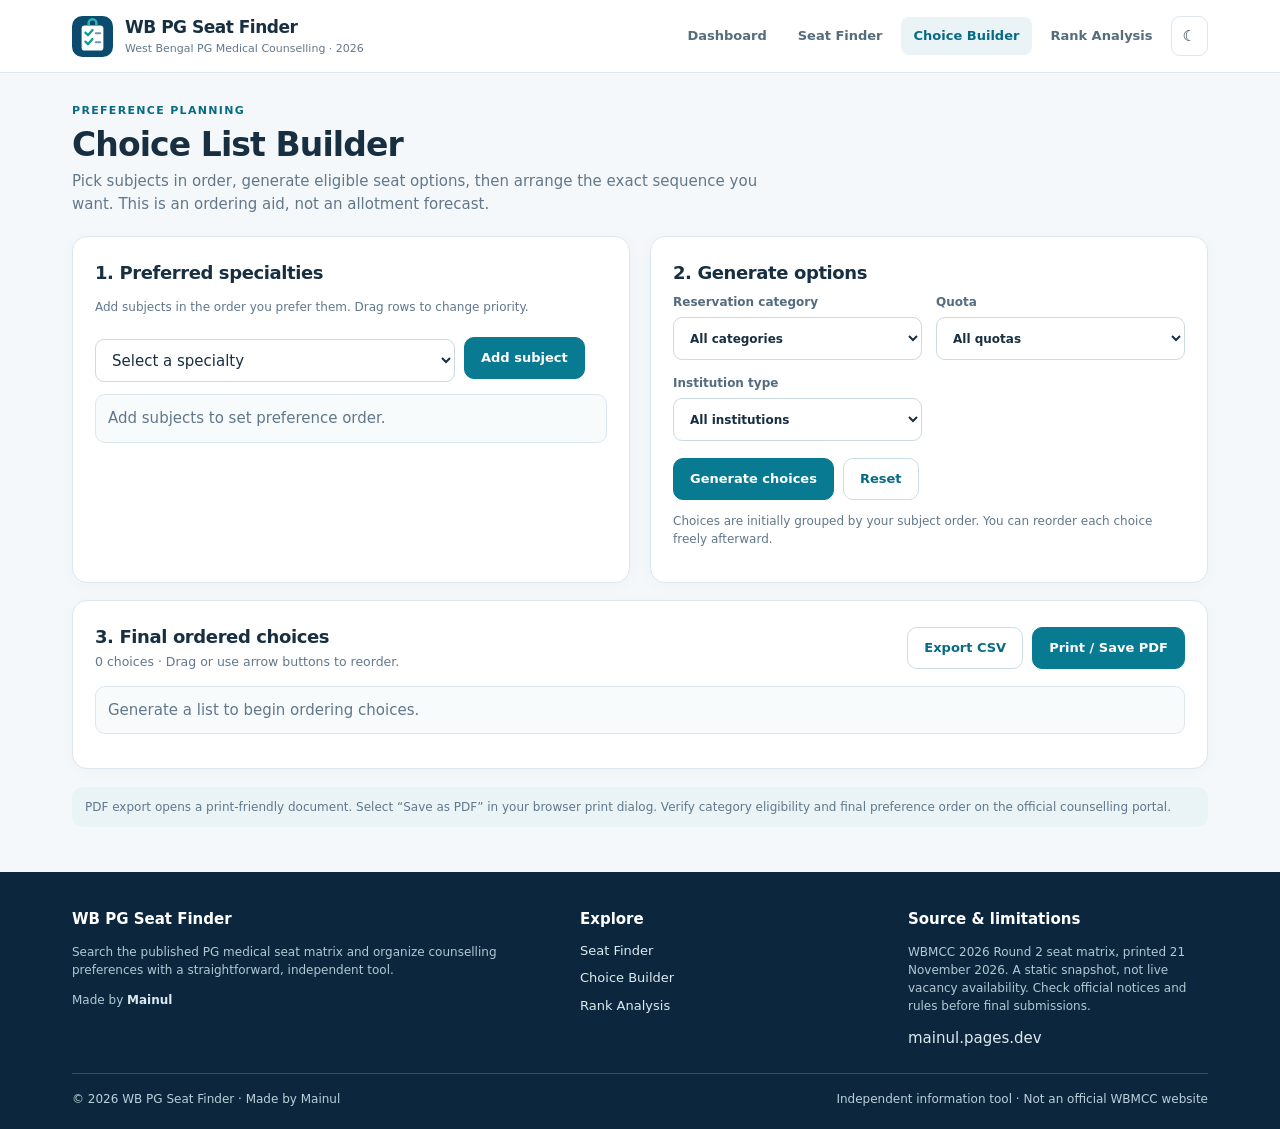
==== choices.html @ 20730c8c "Add dedicated responsive choices page" ====
<!doctype html><html lang="en"><head><meta charset="utf-8"><meta name="viewport" content="width=device-width,initial-scale=1"><meta name="theme-color" content="#0b526d"><meta name="description" content="WB PG Seat Finder — West Bengal postgraduate medical counselling 2026"><link rel="icon" type="image/svg+xml" href="logo.svg"><link rel="stylesheet" href="ui.css"><title>Choice Builder | WB PG Seat Finder</title></head><body><header class="site-head"><div class="shell head-inner"><a class="brand" href="index.html"><img src="logo.svg" alt="WBPG logo"><span><strong>WB PG Seat Finder</strong><small>West Bengal PG Medical Counselling · 2026</small></span></a><button class="menu-btn" id="menuToggle" aria-expanded="false" aria-controls="siteNav" aria-label="Toggle navigation">☰ Menu</button><nav class="nav" id="siteNav" aria-label="Main navigation"><a href="index.html" >Dashboard</a><a href="seats.html" >Seat Finder</a><a href="choices.html" class="active">Choice Builder</a><a href="rank.html" >Rank Analysis</a><button id="themeToggle" class="menu-btn" style="display:inline-block" aria-label="Toggle theme">☾</button></nav></div></header><main class="shell"><div class="page-title"><div class="eyebrow">Preference planning</div><h1>Choice List Builder</h1><p>Pick subjects in order, generate eligible seat options, then arrange the exact sequence you want. This is an ordering aid, not an allotment forecast.</p></div><div class="split"><section class="card"><h2>1. Preferred specialties</h2><p class="small">Add subjects in the order you prefer them. Drag rows to change priority.</p><div class="toolbar"><select class="pick" id="choiceSubject" style="flex:1;max-width:360px"><option value="">Select a specialty</option></select><button class="btn primary" id="choiceAdd">Add subject</button></div><ol class="list" id="choiceSubjects"></ol></section><section class="card"><h2>2. Generate options</h2><div class="fields two"><label class="field">Reservation category<select id="choiceCategory"><option value="">All categories</option><option>UR</option><option>EWS</option><option>OBC</option><option>SC</option><option>ST</option></select></label><label class="field">Quota<select id="choiceQuota"><option value="">All quotas</option><option>In-Service</option><option>In-Service (DNB/NBEMS)</option><option>Open Seat</option><option>Management</option><option>NRI</option></select></label><label class="field">Institution type<select id="choiceType"><option value="">All institutions</option><option value="Government">Government</option><option value="Private">Private</option></select></label></div><div class="toolbar"><button id="choiceGenerate" class="btn primary">Generate choices</button><button id="choiceClear" class="btn">Reset</button></div><p class="small">Choices are initially grouped by your subject order. You can reorder each choice freely afterward.</p></section></div><section class="card"><div class="section-header"><div><h2>3. Final ordered choices</h2><small id="choiceNote"></small></div><div class="toolbar" style="margin:0"><button id="choiceCSV" class="btn">Export CSV</button><button id="choicePDF" class="btn primary">Print / Save PDF</button></div></div><ol id="choiceOutput" class="list"></ol></section><div class="notice">PDF export opens a print-friendly document. Select “Save as PDF” in your browser print dialog. Verify category eligibility and final preference order on the official counselling portal.</div></main><footer class="site-footer"><div class="shell"><div class="footer-grid"><div><h3>WB PG Seat Finder</h3><p>Search the published PG medical seat matrix and organize counselling preferences with a straightforward, independent tool.</p><p>Made by <a href="https://mainul.pages.dev" target="_blank" rel="noopener"><strong>Mainul</strong></a></p></div><div><h3>Explore</h3><div class="footer-links"><a href="seats.html">Seat Finder</a><a href="choices.html">Choice Builder</a><a href="rank.html">Rank Analysis</a></div></div><div><h3>Source & limitations</h3><p>WBMCC 2026 Round 2 seat matrix, printed 21 November 2026. A static snapshot, not live vacancy availability. Check official notices and rules before final submissions.</p><a href="https://mainul.pages.dev" target="_blank" rel="noopener">mainul.pages.dev</a></div></div><div class="footer-credit"><span>© 2026 WB PG Seat Finder · Made by Mainul</span><span>Independent information tool · Not an official WBMCC website</span></div></div></footer><script src="ui.js"></script><script src="data.js"></script><script src="choice-builder.js"></script></body></html>
---- ui.css ----
:root{font:15px/1.5 Inter,system-ui,-apple-system,Segoe UI,sans-serif;color:#182f42;background:#f5f8fb;--white:#fff;--line:#dce6ee;--muted:#61778b;--accent:#086b85;--ink:#182f42;--soft:#eaf4f7}*{box-sizing:border-box}html{scroll-behavior:smooth}body{margin:0}button,input,select{font:inherit}a{color:inherit}button{cursor:pointer}.shell{max-width:1180px;margin:auto;padding:0 22px}.site-head{background:#fff;border-bottom:1px solid var(--line);position:sticky;top:0;z-index:40}.head-inner{display:flex;align-items:center;justify-content:space-between;gap:24px;min-height:72px}.brand{display:flex;align-items:center;gap:12px;text-decoration:none;min-width:0}.brand img{width:41px;height:41px}.brand strong{font-size:17px;display:block;letter-spacing:-.5px}.brand small{color:var(--muted);font-size:11px;display:block}.nav{display:flex;align-items:center;gap:5px}.nav a{text-decoration:none;padding:9px 13px;border-radius:8px;color:#546c7b;font-size:13px;font-weight:650;white-space:nowrap}.nav a.active,.nav a:hover{background:var(--soft);color:var(--accent)}.menu-btn{display:none;border:1px solid var(--line);border-radius:9px;background:var(--white);padding:8px 11px;color:var(--ink)}main{min-height:70vh;padding-top:30px!important;padding-bottom:45px!important}.eyebrow{color:var(--accent);text-transform:uppercase;font-weight:800;letter-spacing:.12em;font-size:11px}.hero{background:linear-gradient(120deg,#0a3857,#0c6b83);border-radius:19px;padding:39px 42px;color:#fff;display:grid;grid-template-columns:1fr auto;gap:24px;align-items:center}.hero h1{font-size:clamp(30px,4vw,46px);line-height:1.1;letter-spacing:-1.4px;margin:9px 0 13px}.hero p{color:#d5e7ee;max-width:610px;margin:0}.hero img{width:105px;background:#ffffff1a;border:1px solid #ffffff40;padding:20px;border-radius:25px}.hero .eyebrow{color:#8ee3e3}.hero-actions{display:flex;gap:10px;flex-wrap:wrap;margin-top:23px}.btn{display:inline-flex;align-items:center;justify-content:center;gap:8px;border:1px solid #cadce5;border-radius:10px;padding:10px 16px;font-weight:700;font-size:13px;background:#fff;color:var(--accent);text-decoration:none;min-height:42px}.btn.primary{background:#087a92;color:#fff;border-color:#087a92}.btn.light{background:#fff;color:#0b526b}.btn.ghost{background:transparent;color:#fff;border-color:#a9cfdc}.btn:disabled{opacity:.45;cursor:not-allowed}.page-title{margin-bottom:21px}.page-title h1{font-size:clamp(25px,3vw,33px);margin:5px 0;line-height:1.2;letter-spacing:-.9px}.page-title p{color:var(--muted);margin:6px 0 0;max-width:720px}.card{background:var(--white);border:1px solid var(--line);border-radius:15px;padding:22px;box-shadow:0 3px 16px #173f5807;margin-bottom:17px}.card h2{font-size:18px;margin:0 0 7px;letter-spacing:-.4px}.card h3{font-size:15px;margin:18px 0 12px}.card p{color:var(--muted)}.split{display:grid;grid-template-columns:1fr 1fr;gap:20px}.fields{display:grid;grid-template-columns:repeat(3,minmax(0,1fr));gap:14px}.fields.two{grid-template-columns:repeat(2,minmax(0,1fr))}label.field{display:block;min-width:0;font-size:12px;font-weight:700;color:#536c80}label.field input,label.field select,.pick{display:block;width:100%;min-width:0;margin-top:6px;padding:10px 12px;background:var(--white);border:1px solid #c9dae5;border-radius:9px;color:var(--ink);height:43px}label.field input:focus,label.field select:focus{outline:2px solid #76b9ca;outline-offset:1px}.toolbar{display:flex;gap:9px;flex-wrap:wrap;align-items:center;margin:17px 0 0}.toolbar.space{justify-content:space-between}.check{display:inline-flex;gap:7px;align-items:center;font-size:13px;color:var(--muted)}.check input{accent-color:var(--accent)}.metric-grid{display:grid;grid-template-columns:repeat(4,minmax(0,1fr));gap:13px;margin:17px 0}.metric{background:var(--white);padding:19px;border:1px solid var(--line);border-radius:13px}.metric strong{font-size:27px;display:block;line-height:1.2;color:var(--accent)}.metric span{font-size:12px;color:var(--muted)}.section-header{display:flex;align-items:center;justify-content:space-between;gap:15px;flex-wrap:wrap;margin-bottom:13px}.section-header h2{margin:0}.section-header small{color:var(--muted)}.table-wrap{overflow-x:auto;border-radius:10px;border:1px solid var(--line)}table{border-collapse:collapse;width:100%;min-width:780px;font-size:12px}td,th{padding:11px 12px;border-bottom:1px solid var(--line);vertical-align:top;text-align:left}th{background:var(--soft);font-size:11px;color:#577183;letter-spacing:.02em}tbody tr:last-child td{border-bottom:0}td strong{color:var(--ink)}.small{font-size:12px;color:var(--muted)}.muted{color:var(--muted)}.chip{display:inline-flex;border-radius:6px;padding:3px 7px;background:var(--soft);color:#27667a;font-size:11px;font-weight:650;margin:2px}.empty{padding:25px;color:var(--muted);text-align:center;background:#f9fcfd;border:1px dashed var(--line);border-radius:10px}.pagination{display:flex;align-items:center;justify-content:space-between;gap:12px;margin-top:15px;flex-wrap:wrap}.feature-grid{display:grid;grid-template-columns:repeat(3,1fr);gap:15px;margin-top:18px}.feature{text-decoration:none;padding:22px;background:var(--white);border:1px solid var(--line);border-radius:15px;transition:transform .2s,border-color .2s}.feature:hover{border-color:#70b4c5;transform:translateY(-2px)}.feature .ico{width:40px;height:40px;border-radius:11px;background:var(--soft);display:grid;place-items:center;color:var(--accent);font-size:20px;margin-bottom:15px}.feature strong{display:block;font-size:17px;margin-bottom:6px}.feature p{font-size:13px;margin:0;color:var(--muted)}.list{list-style:none;margin:12px 0;padding:0;display:flex;flex-direction:column;gap:8px}.list li{display:flex;align-items:center;gap:10px;background:#f8fbfc;border:1px solid var(--line);border-radius:10px;padding:12px}.list .grip{font-size:19px;color:#478399;cursor:grab;user-select:none}.list .grow{flex:1;min-width:0;overflow-wrap:anywhere}.list .grow small{display:block;color:var(--muted);font-size:11px}.list .ordinal{background:var(--soft);border-radius:7px;padding:5px 8px;color:var(--accent);font-weight:800}.list li.dragging{opacity:.55}.list li.over{outline:2px dashed #279eb1}.list li button{border:1px solid var(--line);background:var(--white);border-radius:6px;padding:4px 8px;color:var(--muted)}.notice{font-size:12px;color:var(--muted);background:var(--soft);padding:11px 13px;border-radius:10px;margin-top:18px}.site-footer{background:#0c273d;color:#dceaf0;padding:36px 0 21px}.footer-grid{display:grid;grid-template-columns:1.6fr 1fr 1fr;gap:28px}.site-footer a{color:#dceaf0;text-decoration:none}.site-footer a:hover{text-decoration:underline}.site-footer h3{color:#fff;font-size:15px;margin:0 0 10px}.site-footer p{color:#b2c8d3;font-size:12px}.footer-links{display:flex;flex-direction:column;gap:8px;font-size:13px}.footer-credit{border-top:1px solid #315064;padding-top:16px;margin-top:24px;display:flex;justify-content:space-between;gap:15px;font-size:12px;color:#bad0db;flex-wrap:wrap}.export-head{display:flex;gap:11px;align-items:center}.export-head img{width:46px}.multi{border:1px solid #c9dae5;border-radius:9px;position:relative;background:var(--white);margin-top:6px}.multi summary{list-style:none;cursor:pointer;padding:11px 28px 11px 10px;overflow:hidden;text-overflow:ellipsis;white-space:nowrap;font-weight:500;color:var(--ink);height:43px}.multi summary::-webkit-details-marker{display:none}.multi summary:after{content:'⌄';position:absolute;right:12px}.multi-panel{position:absolute;left:-1px;right:-1px;top:100%;z-index:10;background:var(--white);border:1px solid #c9dae5;border-radius:9px;box-shadow:0 10px 25px #173f5830;padding:9px;min-width:210px}.multi-search{width:100%;padding:8px;border:1px solid var(--line);border-radius:7px}.multi-list{max-height:220px;overflow-y:auto}.multi-item{display:flex;gap:7px;align-items:flex-start;font-size:12px;padding:6px 2px;font-weight:400;cursor:pointer}.multi-item input{accent-color:var(--accent);margin-top:2px}.multi-actions{display:flex;gap:6px;margin:8px 0}.multi-actions button{font-size:11px;background:var(--soft);border:0;border-radius:5px;padding:5px 9px}body.dark{--white:#152637;--line:#304759;--muted:#a1b7c7;--accent:#78cce0;--ink:#e4eff5;--soft:#223c4d;background:#0d1825;color:#e4eff5}body.dark .site-head{background:#152637}body.dark .card,body.dark .metric,body.dark .feature,body.dark .multi,body.dark .multi-panel{background:var(--white)}body.dark .list li,body.dark .empty{background:#1c3041}body.dark .btn:not(.primary){background:#1b3548;color:#a9dfed}body.dark .menu-btn{background:#1b3548;color:#fff}body.dark .nav a{color:#bad0db}@media(max-width:820px){.head-inner{flex-wrap:wrap;gap:5px;min-height:66px}.menu-btn{display:block}.nav{display:none;flex-direction:column;align-items:stretch;order:3;width:100%;padding-bottom:12px}.nav.open{display:flex}.nav a{padding:11px 13px}.hero{padding:28px}.hero img{width:80px}.fields{grid-template-columns:repeat(2,minmax(0,1fr))}.feature-grid{grid-template-columns:1fr 1fr}.split{grid-template-columns:1fr}.metric-grid{grid-template-columns:repeat(2,1fr)}.footer-grid{grid-template-columns:1fr 1fr}}@media(max-width:520px){.shell{padding:0 14px}.brand strong{font-size:15px}.brand small{font-size:10px}.hero{display:block;padding:24px}.hero img{display:none}.fields,.fields.two,.feature-grid,.footer-grid{grid-template-columns:1fr}.card{padding:15px}.metric{padding:14px}.metric strong{font-size:23px}.pagination{align-items:flex-start}.toolbar .btn{flex:1}.multi-panel{position:relative;box-shadow:none;border:0;min-width:0}.list li{gap:6px;padding:9px}.list .grow strong{font-size:13px}}
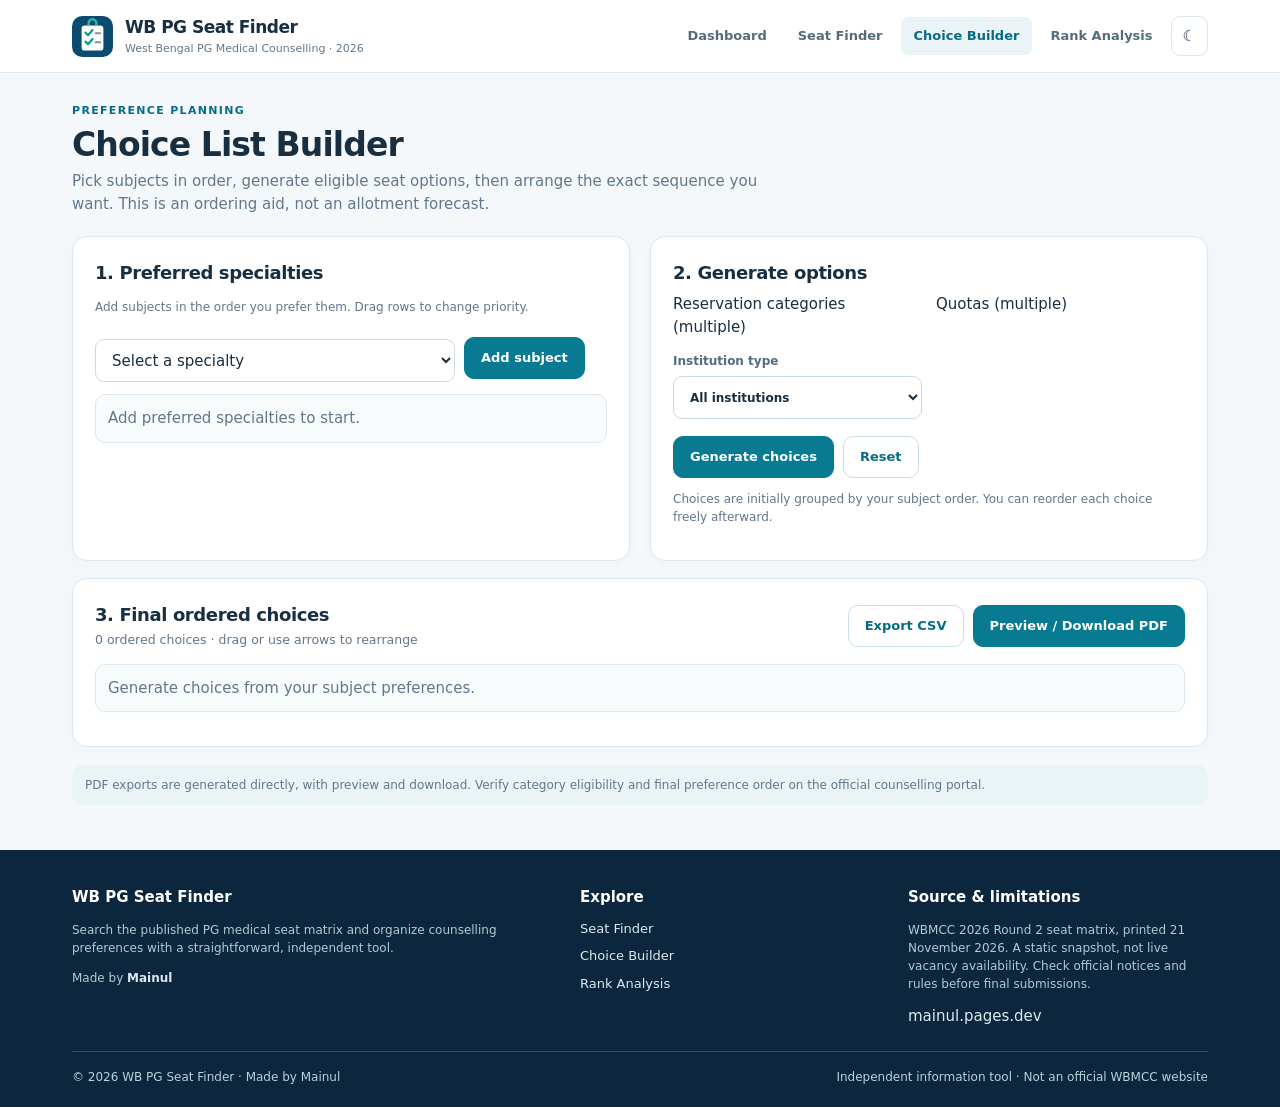
==== commit b9897fbe: "Connect multipage layout to direct PDFs and improved selection controls" ====
--- a/choices.html
+++ b/choices.html
@@ -1 +1 @@
-<!doctype html><html lang="en"><head><meta charset="utf-8"><meta name="viewport" content="width=device-width,initial-scale=1"><meta name="theme-color" content="#0b526d"><meta name="description" content="WB PG Seat Finder — West Bengal postgraduate medical counselling 2026"><link rel="icon" type="image/svg+xml" href="logo.svg"><link rel="stylesheet" href="ui.css"><title>Choice Builder | WB PG Seat Finder</title></head><body><header class="site-head"><div class="shell head-inner"><a class="brand" href="index.html"><img src="logo.svg" alt="WBPG logo"><span><strong>WB PG Seat Finder</strong><small>West Bengal PG Medical Counselling · 2026</small></span></a><button class="menu-btn" id="menuToggle" aria-expanded="false" aria-controls="siteNav" aria-label="Toggle navigation">☰ Menu</button><nav class="nav" id="siteNav" aria-label="Main navigation"><a href="index.html" >Dashboard</a><a href="seats.html" >Seat Finder</a><a href="choices.html" class="active">Choice Builder</a><a href="rank.html" >Rank Analysis</a><button id="themeToggle" class="menu-btn" style="display:inline-block" aria-label="Toggle theme">☾</button></nav></div></header><main class="shell"><div class="page-title"><div class="eyebrow">Preference planning</div><h1>Choice List Builder</h1><p>Pick subjects in order, generate eligible seat options, then arrange the exact sequence you want. This is an ordering aid, not an allotment forecast.</p></div><div class="split"><section class="card"><h2>1. Preferred specialties</h2><p class="small">Add subjects in the order you prefer them. Drag rows to change priority.</p><div class="toolbar"><select class="pick" id="choiceSubject" style="flex:1;max-width:360px"><option value="">Select a specialty</option></select><button class="btn primary" id="choiceAdd">Add subject</button></div><ol class="list" id="choiceSubjects"></ol></section><section class="card"><h2>2. Generate options</h2><div class="fields two"><label class="field">Reservation category<select id="choiceCategory"><option value="">All categories</option><option>UR</option><option>EWS</option><option>OBC</option><option>SC</option><option>ST</option></select></label><label class="field">Quota<select id="choiceQuota"><option value="">All quotas</option><option>In-Service</option><option>In-Service (DNB/NBEMS)</option><option>Open Seat</option><option>Management</option><option>NRI</option></select></label><label class="field">Institution type<select id="choiceType"><option value="">All institutions</option><option value="Government">Government</option><option value="Private">Private</option></select></label></div><div class="toolbar"><button id="choiceGenerate" class="btn primary">Generate choices</button><button id="choiceClear" class="btn">Reset</button></div><p class="small">Choices are initially grouped by your subject order. You can reorder each choice freely afterward.</p></section></div><section class="card"><div class="section-header"><div><h2>3. Final ordered choices</h2><small id="choiceNote"></small></div><div class="toolbar" style="margin:0"><button id="choiceCSV" class="btn">Export CSV</button><button id="choicePDF" class="btn primary">Print / Save PDF</button></div></div><ol id="choiceOutput" class="list"></ol></section><div class="notice">PDF export opens a print-friendly document. Select “Save as PDF” in your browser print dialog. Verify category eligibility and final preference order on the official counselling portal.</div></main><footer class="site-footer"><div class="shell"><div class="footer-grid"><div><h3>WB PG Seat Finder</h3><p>Search the published PG medical seat matrix and organize counselling preferences with a straightforward, independent tool.</p><p>Made by <a href="https://mainul.pages.dev" target="_blank" rel="noopener"><strong>Mainul</strong></a></p></div><div><h3>Explore</h3><div class="footer-links"><a href="seats.html">Seat Finder</a><a href="choices.html">Choice Builder</a><a href="rank.html">Rank Analysis</a></div></div><div><h3>Source & limitations</h3><p>WBMCC 2026 Round 2 seat matrix, printed 21 November 2026. A static snapshot, not live vacancy availability. Check official notices and rules before final submissions.</p><a href="https://mainul.pages.dev" target="_blank" rel="noopener">mainul.pages.dev</a></div></div><div class="footer-credit"><span>© 2026 WB PG Seat Finder · Made by Mainul</span><span>Independent information tool · Not an official WBMCC website</span></div></div></footer><script src="ui.js"></script><script src="data.js"></script><script src="choice-builder.js"></script></body></html>+<!doctype html><html lang="en"><head><meta charset="utf-8"><meta name="viewport" content="width=device-width,initial-scale=1"><meta name="theme-color" content="#0b526d"><meta name="description" content="WB PG Seat Finder — West Bengal postgraduate medical counselling 2026"><link rel="icon" type="image/svg+xml" href="logo.svg"><link rel="stylesheet" href="ui.css"><title>Choice Builder | WB PG Seat Finder</title></head><body><header class="site-head"><div class="shell head-inner"><a class="brand" href="index.html"><img src="logo.svg" alt="WBPG logo"><span><strong>WB PG Seat Finder</strong><small>West Bengal PG Medical Counselling · 2026</small></span></a><button class="menu-btn" id="menuToggle" aria-expanded="false" aria-controls="siteNav" aria-label="Toggle navigation">☰ Menu</button><nav class="nav" id="siteNav" aria-label="Main navigation"><a href="index.html" >Dashboard</a><a href="seats.html" >Seat Finder</a><a href="choices.html" class="active">Choice Builder</a><a href="rank.html" >Rank Analysis</a><button id="themeToggle" class="menu-btn" style="display:inline-block" aria-label="Toggle theme">☾</button></nav></div></header><main class="shell"><div class="page-title"><div class="eyebrow">Preference planning</div><h1>Choice List Builder</h1><p>Pick subjects in order, generate eligible seat options, then arrange the exact sequence you want. This is an ordering aid, not an allotment forecast.</p></div><div class="split"><section class="card"><h2>1. Preferred specialties</h2><p class="small">Add subjects in the order you prefer them. Drag rows to change priority.</p><div class="toolbar"><select class="pick" id="choiceSubject" style="flex:1;max-width:360px"><option value="">Select a specialty</option></select><button class="btn primary" id="choiceAdd">Add subject</button></div><ol class="list" id="choiceSubjects"></ol></section><section class="card"><h2>2. Generate options</h2><div class="fields two"><div class="field multi-check-field"><span>Reservation categories (multiple)</span><div class="choice-multi" id="choiceCategory" role="group" aria-label="Reservation categories"></div></div><div class="field multi-check-field"><span>Quotas (multiple)</span><div class="choice-multi" id="choiceQuota" role="group" aria-label="Quotas"></div></div><label class="field">Institution type<select id="choiceType"><option value="">All institutions</option><option value="Government">Government</option><option value="Private">Private</option></select></label></div><div class="toolbar"><button id="choiceGenerate" class="btn primary">Generate choices</button><button id="choiceClear" class="btn">Reset</button></div><p class="small">Choices are initially grouped by your subject order. You can reorder each choice freely afterward.</p></section></div><section class="card"><div class="section-header"><div><h2>3. Final ordered choices</h2><small id="choiceNote"></small></div><div class="toolbar" style="margin:0"><button id="choiceCSV" class="btn">Export CSV</button><button id="choicePDF" class="btn primary">Preview / Download PDF</button></div></div><ol id="choiceOutput" class="list"></ol></section><div class="notice">PDF exports are generated directly, with preview and download. Verify category eligibility and final preference order on the official counselling portal.</div></main><footer class="site-footer"><div class="shell"><div class="footer-grid"><div><h3>WB PG Seat Finder</h3><p>Search the published PG medical seat matrix and organize counselling preferences with a straightforward, independent tool.</p><p>Made by <a href="https://mainul.pages.dev" target="_blank" rel="noopener"><strong>Mainul</strong></a></p></div><div><h3>Explore</h3><div class="footer-links"><a href="seats.html">Seat Finder</a><a href="choices.html">Choice Builder</a><a href="rank.html">Rank Analysis</a></div></div><div><h3>Source & limitations</h3><p>WBMCC 2026 Round 2 seat matrix, printed 21 November 2026. A static snapshot, not live vacancy availability. Check official notices and rules before final submissions.</p><a href="https://mainul.pages.dev" target="_blank" rel="noopener">mainul.pages.dev</a></div></div><div class="footer-credit"><span>© 2026 WB PG Seat Finder · Made by Mainul</span><span>Independent information tool · Not an official WBMCC website</span></div></div></footer><script src="pdf-export.js"></script><script src="ui.js"></script><script src="data.js"></script><script src="choice-builder.js"></script></body></html>
--- a/ui.css
+++ b/ui.css
@@ -1 +1,3 @@
-:root{font:15px/1.5 Inter,system-ui,-apple-system,Segoe UI,sans-serif;color:#182f42;background:#f5f8fb;--white:#fff;--line:#dce6ee;--muted:#61778b;--accent:#086b85;--ink:#182f42;--soft:#eaf4f7}*{box-sizing:border-box}html{scroll-behavior:smooth}body{margin:0}button,input,select{font:inherit}a{color:inherit}button{cursor:pointer}.shell{max-width:1180px;margin:auto;padding:0 22px}.site-head{background:#fff;border-bottom:1px solid var(--line);position:sticky;top:0;z-index:40}.head-inner{display:flex;align-items:center;justify-content:space-between;gap:24px;min-height:72px}.brand{display:flex;align-items:center;gap:12px;text-decoration:none;min-width:0}.brand img{width:41px;height:41px}.brand strong{font-size:17px;display:block;letter-spacing:-.5px}.brand small{color:var(--muted);font-size:11px;display:block}.nav{display:flex;align-items:center;gap:5px}.nav a{text-decoration:none;padding:9px 13px;border-radius:8px;color:#546c7b;font-size:13px;font-weight:650;white-space:nowrap}.nav a.active,.nav a:hover{background:var(--soft);color:var(--accent)}.menu-btn{display:none;border:1px solid var(--line);border-radius:9px;background:var(--white);padding:8px 11px;color:var(--ink)}main{min-height:70vh;padding-top:30px!important;padding-bottom:45px!important}.eyebrow{color:var(--accent);text-transform:uppercase;font-weight:800;letter-spacing:.12em;font-size:11px}.hero{background:linear-gradient(120deg,#0a3857,#0c6b83);border-radius:19px;padding:39px 42px;color:#fff;display:grid;grid-template-columns:1fr auto;gap:24px;align-items:center}.hero h1{font-size:clamp(30px,4vw,46px);line-height:1.1;letter-spacing:-1.4px;margin:9px 0 13px}.hero p{color:#d5e7ee;max-width:610px;margin:0}.hero img{width:105px;background:#ffffff1a;border:1px solid #ffffff40;padding:20px;border-radius:25px}.hero .eyebrow{color:#8ee3e3}.hero-actions{display:flex;gap:10px;flex-wrap:wrap;margin-top:23px}.btn{display:inline-flex;align-items:center;justify-content:center;gap:8px;border:1px solid #cadce5;border-radius:10px;padding:10px 16px;font-weight:700;font-size:13px;background:#fff;color:var(--accent);text-decoration:none;min-height:42px}.btn.primary{background:#087a92;color:#fff;border-color:#087a92}.btn.light{background:#fff;color:#0b526b}.btn.ghost{background:transparent;color:#fff;border-color:#a9cfdc}.btn:disabled{opacity:.45;cursor:not-allowed}.page-title{margin-bottom:21px}.page-title h1{font-size:clamp(25px,3vw,33px);margin:5px 0;line-height:1.2;letter-spacing:-.9px}.page-title p{color:var(--muted);margin:6px 0 0;max-width:720px}.card{background:var(--white);border:1px solid var(--line);border-radius:15px;padding:22px;box-shadow:0 3px 16px #173f5807;margin-bottom:17px}.card h2{font-size:18px;margin:0 0 7px;letter-spacing:-.4px}.card h3{font-size:15px;margin:18px 0 12px}.card p{color:var(--muted)}.split{display:grid;grid-template-columns:1fr 1fr;gap:20px}.fields{display:grid;grid-template-columns:repeat(3,minmax(0,1fr));gap:14px}.fields.two{grid-template-columns:repeat(2,minmax(0,1fr))}label.field{display:block;min-width:0;font-size:12px;font-weight:700;color:#536c80}label.field input,label.field select,.pick{display:block;width:100%;min-width:0;margin-top:6px;padding:10px 12px;background:var(--white);border:1px solid #c9dae5;border-radius:9px;color:var(--ink);height:43px}label.field input:focus,label.field select:focus{outline:2px solid #76b9ca;outline-offset:1px}.toolbar{display:flex;gap:9px;flex-wrap:wrap;align-items:center;margin:17px 0 0}.toolbar.space{justify-content:space-between}.check{display:inline-flex;gap:7px;align-items:center;font-size:13px;color:var(--muted)}.check input{accent-color:var(--accent)}.metric-grid{display:grid;grid-template-columns:repeat(4,minmax(0,1fr));gap:13px;margin:17px 0}.metric{background:var(--white);padding:19px;border:1px solid var(--line);border-radius:13px}.metric strong{font-size:27px;display:block;line-height:1.2;color:var(--accent)}.metric span{font-size:12px;color:var(--muted)}.section-header{display:flex;align-items:center;justify-content:space-between;gap:15px;flex-wrap:wrap;margin-bottom:13px}.section-header h2{margin:0}.section-header small{color:var(--muted)}.table-wrap{overflow-x:auto;border-radius:10px;border:1px solid var(--line)}table{border-collapse:collapse;width:100%;min-width:780px;font-size:12px}td,th{padding:11px 12px;border-bottom:1px solid var(--line);vertical-align:top;text-align:left}th{background:var(--soft);font-size:11px;color:#577183;letter-spacing:.02em}tbody tr:last-child td{border-bottom:0}td strong{color:var(--ink)}.small{font-size:12px;color:var(--muted)}.muted{color:var(--muted)}.chip{display:inline-flex;border-radius:6px;padding:3px 7px;background:var(--soft);color:#27667a;font-size:11px;font-weight:650;margin:2px}.empty{padding:25px;color:var(--muted);text-align:center;background:#f9fcfd;border:1px dashed var(--line);border-radius:10px}.pagination{display:flex;align-items:center;justify-content:space-between;gap:12px;margin-top:15px;flex-wrap:wrap}.feature-grid{display:grid;grid-template-columns:repeat(3,1fr);gap:15px;margin-top:18px}.feature{text-decoration:none;padding:22px;background:var(--white);border:1px solid var(--line);border-radius:15px;transition:transform .2s,border-color .2s}.feature:hover{border-color:#70b4c5;transform:translateY(-2px)}.feature .ico{width:40px;height:40px;border-radius:11px;background:var(--soft);display:grid;place-items:center;color:var(--accent);font-size:20px;margin-bottom:15px}.feature strong{display:block;font-size:17px;margin-bottom:6px}.feature p{font-size:13px;margin:0;color:var(--muted)}.list{list-style:none;margin:12px 0;padding:0;display:flex;flex-direction:column;gap:8px}.list li{display:flex;align-items:center;gap:10px;background:#f8fbfc;border:1px solid var(--line);border-radius:10px;padding:12px}.list .grip{font-size:19px;color:#478399;cursor:grab;user-select:none}.list .grow{flex:1;min-width:0;overflow-wrap:anywhere}.list .grow small{display:block;color:var(--muted);font-size:11px}.list .ordinal{background:var(--soft);border-radius:7px;padding:5px 8px;color:var(--accent);font-weight:800}.list li.dragging{opacity:.55}.list li.over{outline:2px dashed #279eb1}.list li button{border:1px solid var(--line);background:var(--white);border-radius:6px;padding:4px 8px;color:var(--muted)}.notice{font-size:12px;color:var(--muted);background:var(--soft);padding:11px 13px;border-radius:10px;margin-top:18px}.site-footer{background:#0c273d;color:#dceaf0;padding:36px 0 21px}.footer-grid{display:grid;grid-template-columns:1.6fr 1fr 1fr;gap:28px}.site-footer a{color:#dceaf0;text-decoration:none}.site-footer a:hover{text-decoration:underline}.site-footer h3{color:#fff;font-size:15px;margin:0 0 10px}.site-footer p{color:#b2c8d3;font-size:12px}.footer-links{display:flex;flex-direction:column;gap:8px;font-size:13px}.footer-credit{border-top:1px solid #315064;padding-top:16px;margin-top:24px;display:flex;justify-content:space-between;gap:15px;font-size:12px;color:#bad0db;flex-wrap:wrap}.export-head{display:flex;gap:11px;align-items:center}.export-head img{width:46px}.multi{border:1px solid #c9dae5;border-radius:9px;position:relative;background:var(--white);margin-top:6px}.multi summary{list-style:none;cursor:pointer;padding:11px 28px 11px 10px;overflow:hidden;text-overflow:ellipsis;white-space:nowrap;font-weight:500;color:var(--ink);height:43px}.multi summary::-webkit-details-marker{display:none}.multi summary:after{content:'⌄';position:absolute;right:12px}.multi-panel{position:absolute;left:-1px;right:-1px;top:100%;z-index:10;background:var(--white);border:1px solid #c9dae5;border-radius:9px;box-shadow:0 10px 25px #173f5830;padding:9px;min-width:210px}.multi-search{width:100%;padding:8px;border:1px solid var(--line);border-radius:7px}.multi-list{max-height:220px;overflow-y:auto}.multi-item{display:flex;gap:7px;align-items:flex-start;font-size:12px;padding:6px 2px;font-weight:400;cursor:pointer}.multi-item input{accent-color:var(--accent);margin-top:2px}.multi-actions{display:flex;gap:6px;margin:8px 0}.multi-actions button{font-size:11px;background:var(--soft);border:0;border-radius:5px;padding:5px 9px}body.dark{--white:#152637;--line:#304759;--muted:#a1b7c7;--accent:#78cce0;--ink:#e4eff5;--soft:#223c4d;background:#0d1825;color:#e4eff5}body.dark .site-head{background:#152637}body.dark .card,body.dark .metric,body.dark .feature,body.dark .multi,body.dark .multi-panel{background:var(--white)}body.dark .list li,body.dark .empty{background:#1c3041}body.dark .btn:not(.primary){background:#1b3548;color:#a9dfed}body.dark .menu-btn{background:#1b3548;color:#fff}body.dark .nav a{color:#bad0db}@media(max-width:820px){.head-inner{flex-wrap:wrap;gap:5px;min-height:66px}.menu-btn{display:block}.nav{display:none;flex-direction:column;align-items:stretch;order:3;width:100%;padding-bottom:12px}.nav.open{display:flex}.nav a{padding:11px 13px}.hero{padding:28px}.hero img{width:80px}.fields{grid-template-columns:repeat(2,minmax(0,1fr))}.feature-grid{grid-template-columns:1fr 1fr}.split{grid-template-columns:1fr}.metric-grid{grid-template-columns:repeat(2,1fr)}.footer-grid{grid-template-columns:1fr 1fr}}@media(max-width:520px){.shell{padding:0 14px}.brand strong{font-size:15px}.brand small{font-size:10px}.hero{display:block;padding:24px}.hero img{display:none}.fields,.fields.two,.feature-grid,.footer-grid{grid-template-columns:1fr}.card{padding:15px}.metric{padding:14px}.metric strong{font-size:23px}.pagination{align-items:flex-start}.toolbar .btn{flex:1}.multi-panel{position:relative;box-shadow:none;border:0;min-width:0}.list li{gap:6px;padding:9px}.list .grow strong{font-size:13px}}+:root{font:15px/1.5 Inter,system-ui,-apple-system,Segoe UI,sans-serif;color:#182f42;background:#f5f8fb;--white:#fff;--line:#dce6ee;--muted:#61778b;--accent:#086b85;--ink:#182f42;--soft:#eaf4f7}*{box-sizing:border-box}html{scroll-behavior:smooth}body{margin:0}button,input,select{font:inherit}a{color:inherit}button{cursor:pointer}.shell{max-width:1180px;margin:auto;padding:0 22px}.site-head{background:#fff;border-bottom:1px solid var(--line);position:sticky;top:0;z-index:40}.head-inner{display:flex;align-items:center;justify-content:space-between;gap:24px;min-height:72px}.brand{display:flex;align-items:center;gap:12px;text-decoration:none;min-width:0}.brand img{width:41px;height:41px}.brand strong{font-size:17px;display:block;letter-spacing:-.5px}.brand small{color:var(--muted);font-size:11px;display:block}.nav{display:flex;align-items:center;gap:5px}.nav a{text-decoration:none;padding:9px 13px;border-radius:8px;color:#546c7b;font-size:13px;font-weight:650;white-space:nowrap}.nav a.active,.nav a:hover{background:var(--soft);color:var(--accent)}.menu-btn{display:none;border:1px solid var(--line);border-radius:9px;background:var(--white);padding:8px 11px;color:var(--ink)}main{min-height:70vh;padding-top:30px!important;padding-bottom:45px!important}.eyebrow{color:var(--accent);text-transform:uppercase;font-weight:800;letter-spacing:.12em;font-size:11px}.hero{background:linear-gradient(120deg,#0a3857,#0c6b83);border-radius:19px;padding:39px 42px;color:#fff;display:grid;grid-template-columns:1fr auto;gap:24px;align-items:center}.hero h1{font-size:clamp(30px,4vw,46px);line-height:1.1;letter-spacing:-1.4px;margin:9px 0 13px}.hero p{color:#d5e7ee;max-width:610px;margin:0}.hero img{width:105px;background:#ffffff1a;border:1px solid #ffffff40;padding:20px;border-radius:25px}.hero .eyebrow{color:#8ee3e3}.hero-actions{display:flex;gap:10px;flex-wrap:wrap;margin-top:23px}.btn{display:inline-flex;align-items:center;justify-content:center;gap:8px;border:1px solid #cadce5;border-radius:10px;padding:10px 16px;font-weight:700;font-size:13px;background:#fff;color:var(--accent);text-decoration:none;min-height:42px}.btn.primary{background:#087a92;color:#fff;border-color:#087a92}.btn.light{background:#fff;color:#0b526b}.btn.ghost{background:transparent;color:#fff;border-color:#a9cfdc}.btn:disabled{opacity:.45;cursor:not-allowed}.page-title{margin-bottom:21px}.page-title h1{font-size:clamp(25px,3vw,33px);margin:5px 0;line-height:1.2;letter-spacing:-.9px}.page-title p{color:var(--muted);margin:6px 0 0;max-width:720px}.card{background:var(--white);border:1px solid var(--line);border-radius:15px;padding:22px;box-shadow:0 3px 16px #173f5807;margin-bottom:17px}.card h2{font-size:18px;margin:0 0 7px;letter-spacing:-.4px}.card h3{font-size:15px;margin:18px 0 12px}.card p{color:var(--muted)}.split{display:grid;grid-template-columns:1fr 1fr;gap:20px}.fields{display:grid;grid-template-columns:repeat(3,minmax(0,1fr));gap:14px}.fields.two{grid-template-columns:repeat(2,minmax(0,1fr))}label.field{display:block;min-width:0;font-size:12px;font-weight:700;color:#536c80}label.field input,label.field select,.pick{display:block;width:100%;min-width:0;margin-top:6px;padding:10px 12px;background:var(--white);border:1px solid #c9dae5;border-radius:9px;color:var(--ink);height:43px}label.field input:focus,label.field select:focus{outline:2px solid #76b9ca;outline-offset:1px}.toolbar{display:flex;gap:9px;flex-wrap:wrap;align-items:center;margin:17px 0 0}.toolbar.space{justify-content:space-between}.check{display:inline-flex;gap:7px;align-items:center;font-size:13px;color:var(--muted)}.check input{accent-color:var(--accent)}.metric-grid{display:grid;grid-template-columns:repeat(4,minmax(0,1fr));gap:13px;margin:17px 0}.metric{background:var(--white);padding:19px;border:1px solid var(--line);border-radius:13px}.metric strong{font-size:27px;display:block;line-height:1.2;color:var(--accent)}.metric span{font-size:12px;color:var(--muted)}.section-header{display:flex;align-items:center;justify-content:space-between;gap:15px;flex-wrap:wrap;margin-bottom:13px}.section-header h2{margin:0}.section-header small{color:var(--muted)}.table-wrap{overflow-x:auto;border-radius:10px;border:1px solid var(--line)}table{border-collapse:collapse;width:100%;min-width:780px;font-size:12px}td,th{padding:11px 12px;border-bottom:1px solid var(--line);vertical-align:top;text-align:left}th{background:var(--soft);font-size:11px;color:#577183;letter-spacing:.02em}tbody tr:last-child td{border-bottom:0}td strong{color:var(--ink)}.small{font-size:12px;color:var(--muted)}.muted{color:var(--muted)}.chip{display:inline-flex;border-radius:6px;padding:3px 7px;background:var(--soft);color:#27667a;font-size:11px;font-weight:650;margin:2px}.empty{padding:25px;color:var(--muted);text-align:center;background:#f9fcfd;border:1px dashed var(--line);border-radius:10px}.pagination{display:flex;align-items:center;justify-content:space-between;gap:12px;margin-top:15px;flex-wrap:wrap}.feature-grid{display:grid;grid-template-columns:repeat(3,1fr);gap:15px;margin-top:18px}.feature{text-decoration:none;padding:22px;background:var(--white);border:1px solid var(--line);border-radius:15px;transition:transform .2s,border-color .2s}.feature:hover{border-color:#70b4c5;transform:translateY(-2px)}.feature .ico{width:40px;height:40px;border-radius:11px;background:var(--soft);display:grid;place-items:center;color:var(--accent);font-size:20px;margin-bottom:15px}.feature strong{display:block;font-size:17px;margin-bottom:6px}.feature p{font-size:13px;margin:0;color:var(--muted)}.list{list-style:none;margin:12px 0;padding:0;display:flex;flex-direction:column;gap:8px}.list li{display:flex;align-items:center;gap:10px;background:#f8fbfc;border:1px solid var(--line);border-radius:10px;padding:12px}.list .grip{font-size:19px;color:#478399;cursor:grab;user-select:none}.list .grow{flex:1;min-width:0;overflow-wrap:anywhere}.list .grow small{display:block;color:var(--muted);font-size:11px}.list .ordinal{background:var(--soft);border-radius:7px;padding:5px 8px;color:var(--accent);font-weight:800}.list li.dragging{opacity:.55}.list li.over{outline:2px dashed #279eb1}.list li button{border:1px solid var(--line);background:var(--white);border-radius:6px;padding:4px 8px;color:var(--muted)}.notice{font-size:12px;color:var(--muted);background:var(--soft);padding:11px 13px;border-radius:10px;margin-top:18px}.site-footer{background:#0c273d;color:#dceaf0;padding:36px 0 21px}.footer-grid{display:grid;grid-template-columns:1.6fr 1fr 1fr;gap:28px}.site-footer a{color:#dceaf0;text-decoration:none}.site-footer a:hover{text-decoration:underline}.site-footer h3{color:#fff;font-size:15px;margin:0 0 10px}.site-footer p{color:#b2c8d3;font-size:12px}.footer-links{display:flex;flex-direction:column;gap:8px;font-size:13px}.footer-credit{border-top:1px solid #315064;padding-top:16px;margin-top:24px;display:flex;justify-content:space-between;gap:15px;font-size:12px;color:#bad0db;flex-wrap:wrap}.export-head{display:flex;gap:11px;align-items:center}.export-head img{width:46px}.multi{border:1px solid #c9dae5;border-radius:9px;position:relative;background:var(--white);margin-top:6px}.multi summary{list-style:none;cursor:pointer;padding:11px 28px 11px 10px;overflow:hidden;text-overflow:ellipsis;white-space:nowrap;font-weight:500;color:var(--ink);height:43px}.multi summary::-webkit-details-marker{display:none}.multi summary:after{content:'⌄';position:absolute;right:12px}.multi-panel{position:absolute;left:-1px;right:-1px;top:100%;z-index:10;background:var(--white);border:1px solid #c9dae5;border-radius:9px;box-shadow:0 10px 25px #173f5830;padding:9px;min-width:210px}.multi-search{width:100%;padding:8px;border:1px solid var(--line);border-radius:7px}.multi-list{max-height:220px;overflow-y:auto}.multi-item{display:flex;gap:7px;align-items:flex-start;font-size:12px;padding:6px 2px;font-weight:400;cursor:pointer}.multi-item input{accent-color:var(--accent);margin-top:2px}.multi-actions{display:flex;gap:6px;margin:8px 0}.multi-actions button{font-size:11px;background:var(--soft);border:0;border-radius:5px;padding:5px 9px}body.dark{--white:#152637;--line:#304759;--muted:#a1b7c7;--accent:#78cce0;--ink:#e4eff5;--soft:#223c4d;background:#0d1825;color:#e4eff5}body.dark .site-head{background:#152637}body.dark .card,body.dark .metric,body.dark .feature,body.dark .multi,body.dark .multi-panel{background:var(--white)}body.dark .list li,body.dark .empty{background:#1c3041}body.dark .btn:not(.primary){background:#1b3548;color:#a9dfed}body.dark .menu-btn{background:#1b3548;color:#fff}body.dark .nav a{color:#bad0db}@media(max-width:820px){.head-inner{flex-wrap:wrap;gap:5px;min-height:66px}.menu-btn{display:block}.nav{display:none;flex-direction:column;align-items:stretch;order:3;width:100%;padding-bottom:12px}.nav.open{display:flex}.nav a{padding:11px 13px}.hero{padding:28px}.hero img{width:80px}.fields{grid-template-columns:repeat(2,minmax(0,1fr))}.feature-grid{grid-template-columns:1fr 1fr}.split{grid-template-columns:1fr}.metric-grid{grid-template-columns:repeat(2,1fr)}.footer-grid{grid-template-columns:1fr 1fr}}@media(max-width:520px){.shell{padding:0 14px}.brand strong{font-size:15px}.brand small{font-size:10px}.hero{display:block;padding:24px}.hero img{display:none}.fields,.fields.two,.feature-grid,.footer-grid{grid-template-columns:1fr}.card{padding:15px}.metric{padding:14px}.metric strong{font-size:23px}.pagination{align-items:flex-start}.toolbar .btn{flex:1}.multi-panel{position:relative;box-shadow:none;border:0;min-width:0}.list li{gap:6px;padding:9px}.list .grow strong{font-size:13px}}
+/* Rank comparison results and narrow-screen choice rows */
+.rank-note{padding:13px 15px;background:var(--soft);border-left:3px solid #238aa2;border-radius:9px}.rank-metrics{display:grid;grid-template-columns:repeat(4,minmax(0,1fr));gap:10px;margin:17px 0}.rank-metrics>div{padding:15px;background:var(--soft);border-radius:10px}.rank-metrics strong{display:block;font-size:25px;color:var(--accent)}.rank-metrics span{display:block;color:var(--muted);font-size:12px}.rank-table{min-width:680px}.scroll{overflow-x:auto}.rank-table td{font-size:12px}#rankResults h3{margin-top:20px}.list li .grow{font-size:13px}.list li .grow strong{font-size:13px}.list li .grow small{font-size:11px}@media(max-width:640px){.rank-metrics{grid-template-columns:repeat(2,minmax(0,1fr))}.list li{flex-wrap:wrap}.list li .grow{flex-basis:calc(100% - 105px)}.list li button{min-height:31px}.site-head{position:relative}}
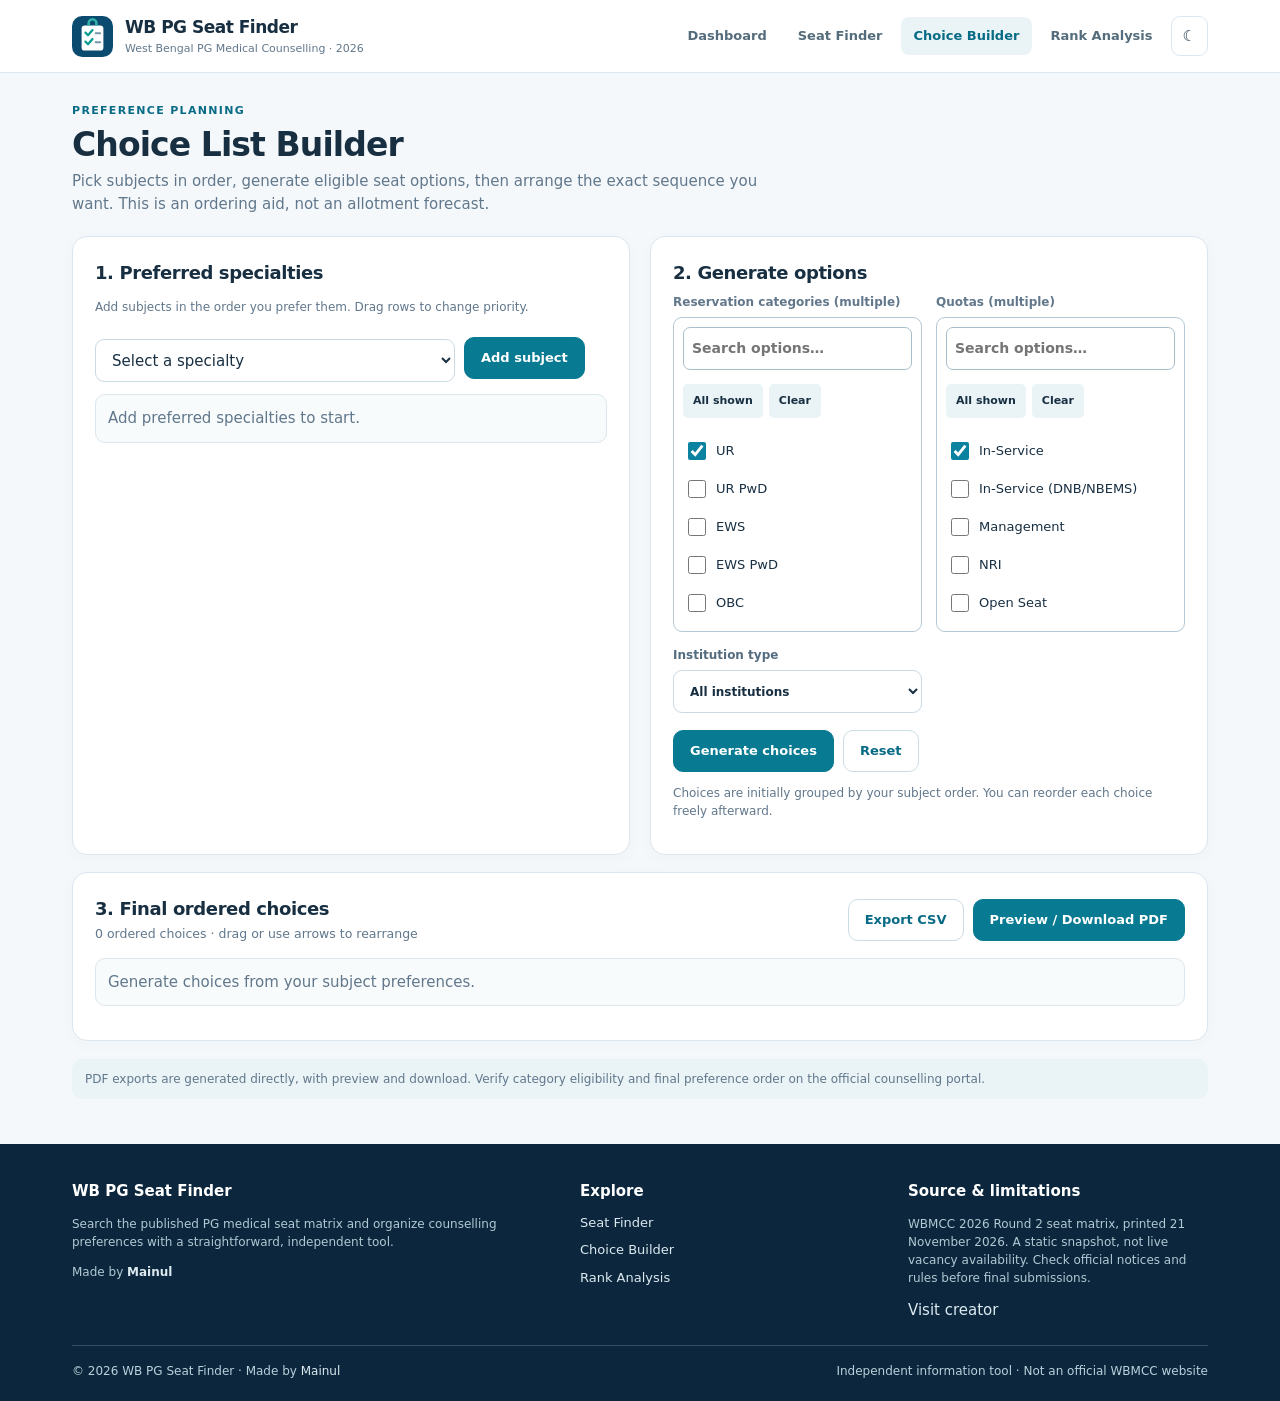
==== commit a3432604: "Show creator attribution as hyperlinks without displaying the raw URL" ====
--- a/choices.html
+++ b/choices.html
@@ -1 +1 @@
-<!doctype html><html lang="en"><head><meta charset="utf-8"><meta name="viewport" content="width=device-width,initial-scale=1"><meta name="theme-color" content="#0b526d"><meta name="description" content="WB PG Seat Finder — West Bengal postgraduate medical counselling 2026"><link rel="icon" type="image/svg+xml" href="logo.svg"><link rel="stylesheet" href="ui.css"><title>Choice Builder | WB PG Seat Finder</title></head><body><header class="site-head"><div class="shell head-inner"><a class="brand" href="index.html"><img src="logo.svg" alt="WBPG logo"><span><strong>WB PG Seat Finder</strong><small>West Bengal PG Medical Counselling · 2026</small></span></a><button class="menu-btn" id="menuToggle" aria-expanded="false" aria-controls="siteNav" aria-label="Toggle navigation">☰ Menu</button><nav class="nav" id="siteNav" aria-label="Main navigation"><a href="index.html" >Dashboard</a><a href="seats.html" >Seat Finder</a><a href="choices.html" class="active">Choice Builder</a><a href="rank.html" >Rank Analysis</a><button id="themeToggle" class="menu-btn" style="display:inline-block" aria-label="Toggle theme">☾</button></nav></div></header><main class="shell"><div class="page-title"><div class="eyebrow">Preference planning</div><h1>Choice List Builder</h1><p>Pick subjects in order, generate eligible seat options, then arrange the exact sequence you want. This is an ordering aid, not an allotment forecast.</p></div><div class="split"><section class="card"><h2>1. Preferred specialties</h2><p class="small">Add subjects in the order you prefer them. Drag rows to change priority.</p><div class="toolbar"><select class="pick" id="choiceSubject" style="flex:1;max-width:360px"><option value="">Select a specialty</option></select><button class="btn primary" id="choiceAdd">Add subject</button></div><ol class="list" id="choiceSubjects"></ol></section><section class="card"><h2>2. Generate options</h2><div class="fields two"><div class="field multi-check-field"><span>Reservation categories (multiple)</span><div class="choice-multi" id="choiceCategory" role="group" aria-label="Reservation categories"></div></div><div class="field multi-check-field"><span>Quotas (multiple)</span><div class="choice-multi" id="choiceQuota" role="group" aria-label="Quotas"></div></div><label class="field">Institution type<select id="choiceType"><option value="">All institutions</option><option value="Government">Government</option><option value="Private">Private</option></select></label></div><div class="toolbar"><button id="choiceGenerate" class="btn primary">Generate choices</button><button id="choiceClear" class="btn">Reset</button></div><p class="small">Choices are initially grouped by your subject order. You can reorder each choice freely afterward.</p></section></div><section class="card"><div class="section-header"><div><h2>3. Final ordered choices</h2><small id="choiceNote"></small></div><div class="toolbar" style="margin:0"><button id="choiceCSV" class="btn">Export CSV</button><button id="choicePDF" class="btn primary">Preview / Download PDF</button></div></div><ol id="choiceOutput" class="list"></ol></section><div class="notice">PDF exports are generated directly, with preview and download. Verify category eligibility and final preference order on the official counselling portal.</div></main><footer class="site-footer"><div class="shell"><div class="footer-grid"><div><h3>WB PG Seat Finder</h3><p>Search the published PG medical seat matrix and organize counselling preferences with a straightforward, independent tool.</p><p>Made by <a href="https://mainul.pages.dev" target="_blank" rel="noopener"><strong>Mainul</strong></a></p></div><div><h3>Explore</h3><div class="footer-links"><a href="seats.html">Seat Finder</a><a href="choices.html">Choice Builder</a><a href="rank.html">Rank Analysis</a></div></div><div><h3>Source & limitations</h3><p>WBMCC 2026 Round 2 seat matrix, printed 21 November 2026. A static snapshot, not live vacancy availability. Check official notices and rules before final submissions.</p><a href="https://mainul.pages.dev" target="_blank" rel="noopener">mainul.pages.dev</a></div></div><div class="footer-credit"><span>© 2026 WB PG Seat Finder · Made by Mainul</span><span>Independent information tool · Not an official WBMCC website</span></div></div></footer><script src="pdf-export.js"></script><script src="ui.js"></script><script src="data.js"></script><script src="choice-builder.js"></script></body></html>+<!doctype html><html lang="en"><head><meta charset="utf-8"><meta name="viewport" content="width=device-width,initial-scale=1"><meta name="theme-color" content="#0b526d"><meta name="description" content="WB PG Seat Finder — West Bengal postgraduate medical counselling 2026"><link rel="icon" type="image/svg+xml" href="logo.svg"><link rel="stylesheet" href="ui.css"><title>Choice Builder | WB PG Seat Finder</title></head><body><header class="site-head"><div class="shell head-inner"><a class="brand" href="index.html"><img src="logo.svg" alt="WBPG logo"><span><strong>WB PG Seat Finder</strong><small>West Bengal PG Medical Counselling · 2026</small></span></a><button class="menu-btn" id="menuToggle" aria-expanded="false" aria-controls="siteNav" aria-label="Toggle navigation">☰ Menu</button><nav class="nav" id="siteNav" aria-label="Main navigation"><a href="index.html" >Dashboard</a><a href="seats.html" >Seat Finder</a><a href="choices.html" class="active">Choice Builder</a><a href="rank.html" >Rank Analysis</a><button id="themeToggle" class="menu-btn" style="display:inline-block" aria-label="Toggle theme">☾</button></nav></div></header><main class="shell"><div class="page-title"><div class="eyebrow">Preference planning</div><h1>Choice List Builder</h1><p>Pick subjects in order, generate eligible seat options, then arrange the exact sequence you want. This is an ordering aid, not an allotment forecast.</p></div><div class="split"><section class="card"><h2>1. Preferred specialties</h2><p class="small">Add subjects in the order you prefer them. Drag rows to change priority.</p><div class="toolbar"><select class="pick" id="choiceSubject" style="flex:1;max-width:360px"><option value="">Select a specialty</option></select><button class="btn primary" id="choiceAdd">Add subject</button></div><ol class="list" id="choiceSubjects"></ol></section><section class="card"><h2>2. Generate options</h2><div class="fields two"><div class="field multi-check-field"><span>Reservation categories (multiple)</span><div class="choice-multi" id="choiceCategory" role="group" aria-label="Reservation categories"></div></div><div class="field multi-check-field"><span>Quotas (multiple)</span><div class="choice-multi" id="choiceQuota" role="group" aria-label="Quotas"></div></div><label class="field">Institution type<select id="choiceType"><option value="">All institutions</option><option value="Government">Government</option><option value="Private">Private</option></select></label></div><div class="toolbar"><button id="choiceGenerate" class="btn primary">Generate choices</button><button id="choiceClear" class="btn">Reset</button></div><p class="small">Choices are initially grouped by your subject order. You can reorder each choice freely afterward.</p></section></div><section class="card"><div class="section-header"><div><h2>3. Final ordered choices</h2><small id="choiceNote"></small></div><div class="toolbar" style="margin:0"><button id="choiceCSV" class="btn">Export CSV</button><button id="choicePDF" class="btn primary">Preview / Download PDF</button></div></div><ol id="choiceOutput" class="list"></ol></section><div class="notice">PDF exports are generated directly, with preview and download. Verify category eligibility and final preference order on the official counselling portal.</div></main><footer class="site-footer"><div class="shell"><div class="footer-grid"><div><h3>WB PG Seat Finder</h3><p>Search the published PG medical seat matrix and organize counselling preferences with a straightforward, independent tool.</p><p>Made by <a href="https://mainul.pages.dev" target="_blank" rel="noopener"><strong>Mainul</strong></a></p></div><div><h3>Explore</h3><div class="footer-links"><a href="seats.html">Seat Finder</a><a href="choices.html">Choice Builder</a><a href="rank.html">Rank Analysis</a></div></div><div><h3>Source & limitations</h3><p>WBMCC 2026 Round 2 seat matrix, printed 21 November 2026. A static snapshot, not live vacancy availability. Check official notices and rules before final submissions.</p><a href="https://mainul.pages.dev" target="_blank" rel="noopener">Visit creator</a></div></div><div class="footer-credit"><span>© 2026 WB PG Seat Finder · Made by <a href="https://mainul.pages.dev" target="_blank" rel="noopener">Mainul</a></span><span>Independent information tool · Not an official WBMCC website</span></div></div></footer><script src="pdf-export.js"></script><script src="ui.js"></script><script src="data.js"></script><script src="choice-builder.js"></script></body></html>
--- a/ui.css
+++ b/ui.css
@@ -1,3 +1,37 @@
 :root{font:15px/1.5 Inter,system-ui,-apple-system,Segoe UI,sans-serif;color:#182f42;background:#f5f8fb;--white:#fff;--line:#dce6ee;--muted:#61778b;--accent:#086b85;--ink:#182f42;--soft:#eaf4f7}*{box-sizing:border-box}html{scroll-behavior:smooth}body{margin:0}button,input,select{font:inherit}a{color:inherit}button{cursor:pointer}.shell{max-width:1180px;margin:auto;padding:0 22px}.site-head{background:#fff;border-bottom:1px solid var(--line);position:sticky;top:0;z-index:40}.head-inner{display:flex;align-items:center;justify-content:space-between;gap:24px;min-height:72px}.brand{display:flex;align-items:center;gap:12px;text-decoration:none;min-width:0}.brand img{width:41px;height:41px}.brand strong{font-size:17px;display:block;letter-spacing:-.5px}.brand small{color:var(--muted);font-size:11px;display:block}.nav{display:flex;align-items:center;gap:5px}.nav a{text-decoration:none;padding:9px 13px;border-radius:8px;color:#546c7b;font-size:13px;font-weight:650;white-space:nowrap}.nav a.active,.nav a:hover{background:var(--soft);color:var(--accent)}.menu-btn{display:none;border:1px solid var(--line);border-radius:9px;background:var(--white);padding:8px 11px;color:var(--ink)}main{min-height:70vh;padding-top:30px!important;padding-bottom:45px!important}.eyebrow{color:var(--accent);text-transform:uppercase;font-weight:800;letter-spacing:.12em;font-size:11px}.hero{background:linear-gradient(120deg,#0a3857,#0c6b83);border-radius:19px;padding:39px 42px;color:#fff;display:grid;grid-template-columns:1fr auto;gap:24px;align-items:center}.hero h1{font-size:clamp(30px,4vw,46px);line-height:1.1;letter-spacing:-1.4px;margin:9px 0 13px}.hero p{color:#d5e7ee;max-width:610px;margin:0}.hero img{width:105px;background:#ffffff1a;border:1px solid #ffffff40;padding:20px;border-radius:25px}.hero .eyebrow{color:#8ee3e3}.hero-actions{display:flex;gap:10px;flex-wrap:wrap;margin-top:23px}.btn{display:inline-flex;align-items:center;justify-content:center;gap:8px;border:1px solid #cadce5;border-radius:10px;padding:10px 16px;font-weight:700;font-size:13px;background:#fff;color:var(--accent);text-decoration:none;min-height:42px}.btn.primary{background:#087a92;color:#fff;border-color:#087a92}.btn.light{background:#fff;color:#0b526b}.btn.ghost{background:transparent;color:#fff;border-color:#a9cfdc}.btn:disabled{opacity:.45;cursor:not-allowed}.page-title{margin-bottom:21px}.page-title h1{font-size:clamp(25px,3vw,33px);margin:5px 0;line-height:1.2;letter-spacing:-.9px}.page-title p{color:var(--muted);margin:6px 0 0;max-width:720px}.card{background:var(--white);border:1px solid var(--line);border-radius:15px;padding:22px;box-shadow:0 3px 16px #173f5807;margin-bottom:17px}.card h2{font-size:18px;margin:0 0 7px;letter-spacing:-.4px}.card h3{font-size:15px;margin:18px 0 12px}.card p{color:var(--muted)}.split{display:grid;grid-template-columns:1fr 1fr;gap:20px}.fields{display:grid;grid-template-columns:repeat(3,minmax(0,1fr));gap:14px}.fields.two{grid-template-columns:repeat(2,minmax(0,1fr))}label.field{display:block;min-width:0;font-size:12px;font-weight:700;color:#536c80}label.field input,label.field select,.pick{display:block;width:100%;min-width:0;margin-top:6px;padding:10px 12px;background:var(--white);border:1px solid #c9dae5;border-radius:9px;color:var(--ink);height:43px}label.field input:focus,label.field select:focus{outline:2px solid #76b9ca;outline-offset:1px}.toolbar{display:flex;gap:9px;flex-wrap:wrap;align-items:center;margin:17px 0 0}.toolbar.space{justify-content:space-between}.check{display:inline-flex;gap:7px;align-items:center;font-size:13px;color:var(--muted)}.check input{accent-color:var(--accent)}.metric-grid{display:grid;grid-template-columns:repeat(4,minmax(0,1fr));gap:13px;margin:17px 0}.metric{background:var(--white);padding:19px;border:1px solid var(--line);border-radius:13px}.metric strong{font-size:27px;display:block;line-height:1.2;color:var(--accent)}.metric span{font-size:12px;color:var(--muted)}.section-header{display:flex;align-items:center;justify-content:space-between;gap:15px;flex-wrap:wrap;margin-bottom:13px}.section-header h2{margin:0}.section-header small{color:var(--muted)}.table-wrap{overflow-x:auto;border-radius:10px;border:1px solid var(--line)}table{border-collapse:collapse;width:100%;min-width:780px;font-size:12px}td,th{padding:11px 12px;border-bottom:1px solid var(--line);vertical-align:top;text-align:left}th{background:var(--soft);font-size:11px;color:#577183;letter-spacing:.02em}tbody tr:last-child td{border-bottom:0}td strong{color:var(--ink)}.small{font-size:12px;color:var(--muted)}.muted{color:var(--muted)}.chip{display:inline-flex;border-radius:6px;padding:3px 7px;background:var(--soft);color:#27667a;font-size:11px;font-weight:650;margin:2px}.empty{padding:25px;color:var(--muted);text-align:center;background:#f9fcfd;border:1px dashed var(--line);border-radius:10px}.pagination{display:flex;align-items:center;justify-content:space-between;gap:12px;margin-top:15px;flex-wrap:wrap}.feature-grid{display:grid;grid-template-columns:repeat(3,1fr);gap:15px;margin-top:18px}.feature{text-decoration:none;padding:22px;background:var(--white);border:1px solid var(--line);border-radius:15px;transition:transform .2s,border-color .2s}.feature:hover{border-color:#70b4c5;transform:translateY(-2px)}.feature .ico{width:40px;height:40px;border-radius:11px;background:var(--soft);display:grid;place-items:center;color:var(--accent);font-size:20px;margin-bottom:15px}.feature strong{display:block;font-size:17px;margin-bottom:6px}.feature p{font-size:13px;margin:0;color:var(--muted)}.list{list-style:none;margin:12px 0;padding:0;display:flex;flex-direction:column;gap:8px}.list li{display:flex;align-items:center;gap:10px;background:#f8fbfc;border:1px solid var(--line);border-radius:10px;padding:12px}.list .grip{font-size:19px;color:#478399;cursor:grab;user-select:none}.list .grow{flex:1;min-width:0;overflow-wrap:anywhere}.list .grow small{display:block;color:var(--muted);font-size:11px}.list .ordinal{background:var(--soft);border-radius:7px;padding:5px 8px;color:var(--accent);font-weight:800}.list li.dragging{opacity:.55}.list li.over{outline:2px dashed #279eb1}.list li button{border:1px solid var(--line);background:var(--white);border-radius:6px;padding:4px 8px;color:var(--muted)}.notice{font-size:12px;color:var(--muted);background:var(--soft);padding:11px 13px;border-radius:10px;margin-top:18px}.site-footer{background:#0c273d;color:#dceaf0;padding:36px 0 21px}.footer-grid{display:grid;grid-template-columns:1.6fr 1fr 1fr;gap:28px}.site-footer a{color:#dceaf0;text-decoration:none}.site-footer a:hover{text-decoration:underline}.site-footer h3{color:#fff;font-size:15px;margin:0 0 10px}.site-footer p{color:#b2c8d3;font-size:12px}.footer-links{display:flex;flex-direction:column;gap:8px;font-size:13px}.footer-credit{border-top:1px solid #315064;padding-top:16px;margin-top:24px;display:flex;justify-content:space-between;gap:15px;font-size:12px;color:#bad0db;flex-wrap:wrap}.export-head{display:flex;gap:11px;align-items:center}.export-head img{width:46px}.multi{border:1px solid #c9dae5;border-radius:9px;position:relative;background:var(--white);margin-top:6px}.multi summary{list-style:none;cursor:pointer;padding:11px 28px 11px 10px;overflow:hidden;text-overflow:ellipsis;white-space:nowrap;font-weight:500;color:var(--ink);height:43px}.multi summary::-webkit-details-marker{display:none}.multi summary:after{content:'⌄';position:absolute;right:12px}.multi-panel{position:absolute;left:-1px;right:-1px;top:100%;z-index:10;background:var(--white);border:1px solid #c9dae5;border-radius:9px;box-shadow:0 10px 25px #173f5830;padding:9px;min-width:210px}.multi-search{width:100%;padding:8px;border:1px solid var(--line);border-radius:7px}.multi-list{max-height:220px;overflow-y:auto}.multi-item{display:flex;gap:7px;align-items:flex-start;font-size:12px;padding:6px 2px;font-weight:400;cursor:pointer}.multi-item input{accent-color:var(--accent);margin-top:2px}.multi-actions{display:flex;gap:6px;margin:8px 0}.multi-actions button{font-size:11px;background:var(--soft);border:0;border-radius:5px;padding:5px 9px}body.dark{--white:#152637;--line:#304759;--muted:#a1b7c7;--accent:#78cce0;--ink:#e4eff5;--soft:#223c4d;background:#0d1825;color:#e4eff5}body.dark .site-head{background:#152637}body.dark .card,body.dark .metric,body.dark .feature,body.dark .multi,body.dark .multi-panel{background:var(--white)}body.dark .list li,body.dark .empty{background:#1c3041}body.dark .btn:not(.primary){background:#1b3548;color:#a9dfed}body.dark .menu-btn{background:#1b3548;color:#fff}body.dark .nav a{color:#bad0db}@media(max-width:820px){.head-inner{flex-wrap:wrap;gap:5px;min-height:66px}.menu-btn{display:block}.nav{display:none;flex-direction:column;align-items:stretch;order:3;width:100%;padding-bottom:12px}.nav.open{display:flex}.nav a{padding:11px 13px}.hero{padding:28px}.hero img{width:80px}.fields{grid-template-columns:repeat(2,minmax(0,1fr))}.feature-grid{grid-template-columns:1fr 1fr}.split{grid-template-columns:1fr}.metric-grid{grid-template-columns:repeat(2,1fr)}.footer-grid{grid-template-columns:1fr 1fr}}@media(max-width:520px){.shell{padding:0 14px}.brand strong{font-size:15px}.brand small{font-size:10px}.hero{display:block;padding:24px}.hero img{display:none}.fields,.fields.two,.feature-grid,.footer-grid{grid-template-columns:1fr}.card{padding:15px}.metric{padding:14px}.metric strong{font-size:23px}.pagination{align-items:flex-start}.toolbar .btn{flex:1}.multi-panel{position:relative;box-shadow:none;border:0;min-width:0}.list li{gap:6px;padding:9px}.list .grow strong{font-size:13px}}
 /* Rank comparison results and narrow-screen choice rows */
 .rank-note{padding:13px 15px;background:var(--soft);border-left:3px solid #238aa2;border-radius:9px}.rank-metrics{display:grid;grid-template-columns:repeat(4,minmax(0,1fr));gap:10px;margin:17px 0}.rank-metrics>div{padding:15px;background:var(--soft);border-radius:10px}.rank-metrics strong{display:block;font-size:25px;color:var(--accent)}.rank-metrics span{display:block;color:var(--muted);font-size:12px}.rank-table{min-width:680px}.scroll{overflow-x:auto}.rank-table td{font-size:12px}#rankResults h3{margin-top:20px}.list li .grow{font-size:13px}.list li .grow strong{font-size:13px}.list li .grow small{font-size:11px}@media(max-width:640px){.rank-metrics{grid-template-columns:repeat(2,minmax(0,1fr))}.list li{flex-wrap:wrap}.list li .grow{flex-basis:calc(100% - 105px)}.list li button{min-height:31px}.site-head{position:relative}}
+
+
+/* Multipage mobile usability and readable dark/light controls */
+.multi[open]{z-index:90}.multi-panel{display:flex;flex-direction:column;max-height:min(420px,65dvh);overflow:hidden}
+.multi-search{flex:0 0 auto;min-height:43px;background:var(--white);color:var(--ink);border-color:#a8becc;font-size:14px}
+.multi-list{min-height:0;overflow:auto;max-height:265px;overscroll-behavior:contain}
+.multi-item{display:flex!important;align-items:center!important;flex-direction:row!important;justify-content:flex-start!important;gap:11px!important;padding:10px 6px!important;min-height:43px!important;font-size:13px!important;color:var(--ink)!important;line-height:1.45}
+.multi-item[hidden],.choice-check[hidden]{display:none!important}
+.multi-item input[type=checkbox],.choice-check input[type=checkbox]{appearance:auto!important;-webkit-appearance:checkbox!important;width:18px!important;height:18px!important;min-width:18px!important;flex:0 0 18px!important;margin:0!important;accent-color:#0b829f}
+.multi-item span,.choice-check span{flex:1;min-width:0;overflow-wrap:break-word;word-break:normal;line-height:1.5;text-align:left}
+.multi-actions{flex:0 0 auto}.multi-actions button{color:var(--ink);background:var(--soft);padding:7px 10px;min-height:34px;font-weight:700}
+body.dark .multi-item,body.dark .choice-check{color:#e6f3fc!important}
+body.dark input::placeholder{color:#b8cbd9;opacity:1}
+body.dark .chip{color:#d5edf9;background:#2e5164}
+body.dark .nav a.active{color:#b5eff7}
+body.dark .site-footer{color:#e4f4f9}
+body.dark .multi-search,body.dark select,body.dark input[type=search],body.dark input[type=number]{color:#eaf7ff;background:#20384b;border-color:#638199}
+body.dark .multi-actions button{color:#eaf5fc;background:#2d4a60}
+body.dark .notice{color:#c7dfec}
+body.dark th{color:#d2e7f1}
+body.dark .list li button{color:#e2f4fb}
+.choice-multi{border:1px solid #b4c9d5;border-radius:9px;background:var(--white);padding:9px;display:flex;flex-direction:column;gap:6px;margin-top:6px}
+.multi-check-field{font-size:12px;font-weight:700;color:var(--muted)}
+.choice-check-list{max-height:190px;overflow:auto;overscroll-behavior:contain}
+.choice-check{display:flex;align-items:center;gap:10px;padding:8px 5px;font-size:13px;font-weight:500;color:var(--ink);min-height:38px;cursor:pointer}
+.rank-preferences{margin-top:19px;border-top:1px solid var(--line);padding-top:18px}.rank-preferences h3{margin:0 0 4px}.rank-preferences .pick{width:min(100%,340px);flex:1}
+.rank-evidence{padding:14px;border:1px solid var(--line);border-radius:12px;margin-top:16px;background:var(--white)}.rank-evidence h3{font-size:17px;margin:0 0 10px}.rank-evidence .small{line-height:1.7}
+#candidateSearchStatus{display:block;font-size:12px;color:var(--muted);font-weight:500;margin-top:7px}
+.pdf-dialog{width:min(95vw,1100px);height:min(90dvh,850px);max-width:none;max-height:none;border:1px solid #c3d9e5;border-radius:15px;padding:0;background:#fff;color:#17394e}
+.pdf-dialog::backdrop{background:#071727c9}.pdf-head{padding:12px 16px;display:flex;gap:12px;align-items:center;justify-content:space-between;border-bottom:1px solid #d5e5ec}.pdf-head>div{display:flex;gap:9px;align-items:center}.pdf-head button{padding:9px;border:1px solid #bacfdb;border-radius:8px;background:#fff;color:#194d61;font-weight:700}
+.pdf-download{background:#077e98;color:#fff;text-decoration:none;padding:10px 12px;border-radius:8px;font-weight:800}
+.pdf-dialog iframe{width:100%;height:calc(100% - 67px);border:0;background:white}
+@media(max-width:820px){.site-head{position:relative}.multi-panel{position:relative;left:0;right:0;top:auto;max-height:330px;min-width:0;border:none;box-shadow:none}.multi-list{max-height:205px}.multi[open] summary{border-bottom:1px solid var(--line)}}
+@media(max-width:520px){.toolbar .btn{min-width:0;flex:1 1 125px;min-height:44px;white-space:normal;text-align:center}.section-header .toolbar{width:100%;display:grid;grid-template-columns:repeat(2,minmax(0,1fr))}.section-header .toolbar .btn{width:100%;padding:10px 6px}.rank-preferences .toolbar .btn{flex:0 0 auto}.pdf-dialog{width:100vw;height:95dvh;margin:auto auto 0;border-radius:12px 12px 0 0}.pdf-head{flex-wrap:wrap}.pdf-dialog iframe{height:calc(100% - 116px)}}
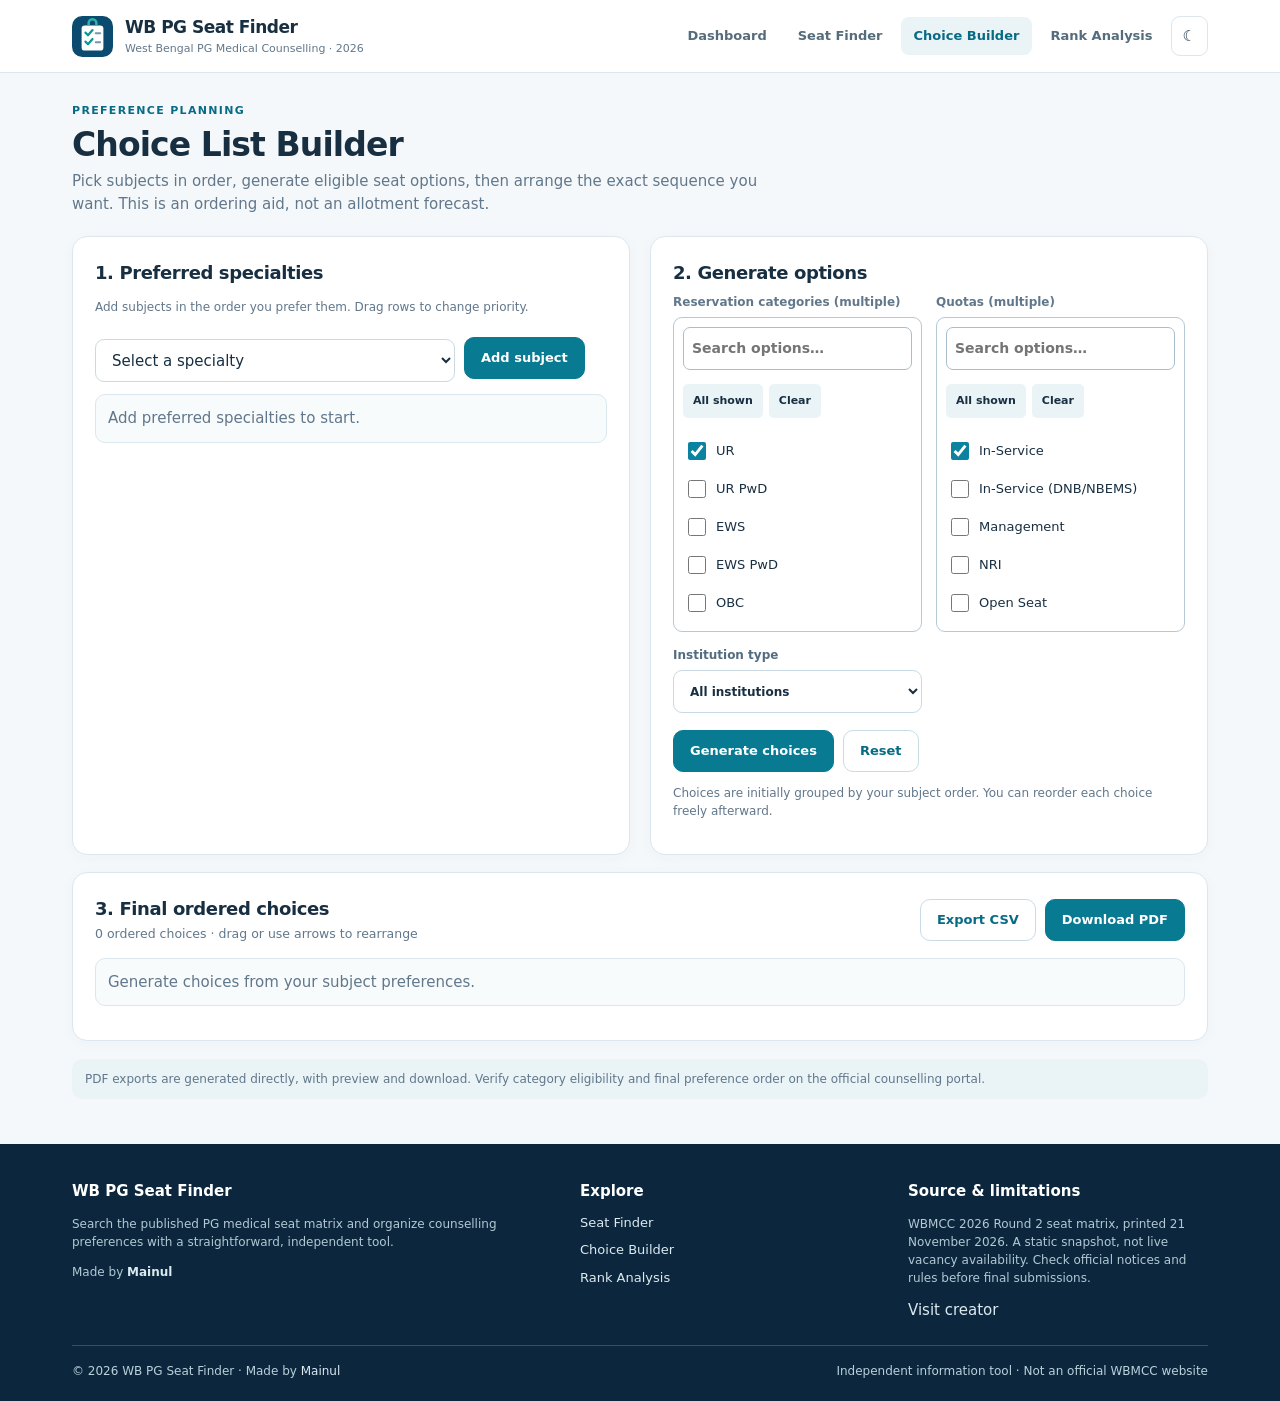
==== commit bfc00ab9: "Add social Open Graph image metadata and direct PDF download labels" ====
--- a/choices.html
+++ b/choices.html
@@ -1 +1 @@
-<!doctype html><html lang="en"><head><meta charset="utf-8"><meta name="viewport" content="width=device-width,initial-scale=1"><meta name="theme-color" content="#0b526d"><meta name="description" content="WB PG Seat Finder — West Bengal postgraduate medical counselling 2026"><link rel="icon" type="image/svg+xml" href="logo.svg"><link rel="stylesheet" href="ui.css"><title>Choice Builder | WB PG Seat Finder</title></head><body><header class="site-head"><div class="shell head-inner"><a class="brand" href="index.html"><img src="logo.svg" alt="WBPG logo"><span><strong>WB PG Seat Finder</strong><small>West Bengal PG Medical Counselling · 2026</small></span></a><button class="menu-btn" id="menuToggle" aria-expanded="false" aria-controls="siteNav" aria-label="Toggle navigation">☰ Menu</button><nav class="nav" id="siteNav" aria-label="Main navigation"><a href="index.html" >Dashboard</a><a href="seats.html" >Seat Finder</a><a href="choices.html" class="active">Choice Builder</a><a href="rank.html" >Rank Analysis</a><button id="themeToggle" class="menu-btn" style="display:inline-block" aria-label="Toggle theme">☾</button></nav></div></header><main class="shell"><div class="page-title"><div class="eyebrow">Preference planning</div><h1>Choice List Builder</h1><p>Pick subjects in order, generate eligible seat options, then arrange the exact sequence you want. This is an ordering aid, not an allotment forecast.</p></div><div class="split"><section class="card"><h2>1. Preferred specialties</h2><p class="small">Add subjects in the order you prefer them. Drag rows to change priority.</p><div class="toolbar"><select class="pick" id="choiceSubject" style="flex:1;max-width:360px"><option value="">Select a specialty</option></select><button class="btn primary" id="choiceAdd">Add subject</button></div><ol class="list" id="choiceSubjects"></ol></section><section class="card"><h2>2. Generate options</h2><div class="fields two"><div class="field multi-check-field"><span>Reservation categories (multiple)</span><div class="choice-multi" id="choiceCategory" role="group" aria-label="Reservation categories"></div></div><div class="field multi-check-field"><span>Quotas (multiple)</span><div class="choice-multi" id="choiceQuota" role="group" aria-label="Quotas"></div></div><label class="field">Institution type<select id="choiceType"><option value="">All institutions</option><option value="Government">Government</option><option value="Private">Private</option></select></label></div><div class="toolbar"><button id="choiceGenerate" class="btn primary">Generate choices</button><button id="choiceClear" class="btn">Reset</button></div><p class="small">Choices are initially grouped by your subject order. You can reorder each choice freely afterward.</p></section></div><section class="card"><div class="section-header"><div><h2>3. Final ordered choices</h2><small id="choiceNote"></small></div><div class="toolbar" style="margin:0"><button id="choiceCSV" class="btn">Export CSV</button><button id="choicePDF" class="btn primary">Preview / Download PDF</button></div></div><ol id="choiceOutput" class="list"></ol></section><div class="notice">PDF exports are generated directly, with preview and download. Verify category eligibility and final preference order on the official counselling portal.</div></main><footer class="site-footer"><div class="shell"><div class="footer-grid"><div><h3>WB PG Seat Finder</h3><p>Search the published PG medical seat matrix and organize counselling preferences with a straightforward, independent tool.</p><p>Made by <a href="https://mainul.pages.dev" target="_blank" rel="noopener"><strong>Mainul</strong></a></p></div><div><h3>Explore</h3><div class="footer-links"><a href="seats.html">Seat Finder</a><a href="choices.html">Choice Builder</a><a href="rank.html">Rank Analysis</a></div></div><div><h3>Source & limitations</h3><p>WBMCC 2026 Round 2 seat matrix, printed 21 November 2026. A static snapshot, not live vacancy availability. Check official notices and rules before final submissions.</p><a href="https://mainul.pages.dev" target="_blank" rel="noopener">Visit creator</a></div></div><div class="footer-credit"><span>© 2026 WB PG Seat Finder · Made by <a href="https://mainul.pages.dev" target="_blank" rel="noopener">Mainul</a></span><span>Independent information tool · Not an official WBMCC website</span></div></div></footer><script src="pdf-export.js"></script><script src="ui.js"></script><script src="data.js"></script><script src="choice-builder.js"></script></body></html>+<!doctype html><html lang="en"><head><meta charset="utf-8"><meta name="viewport" content="width=device-width,initial-scale=1"><meta name="theme-color" content="#0b526d"><meta name="description" content="Build, reorder and download a PG medical counselling preference list by specialty, quota and category."><meta property="og:type" content="website"><meta property="og:site_name" content="WB PG Seat Finder"><meta property="og:title" content="Choice Builder | WB PG Seat Finder"><meta property="og:description" content="Build, reorder and download a PG medical counselling preference list by specialty, quota and category."><meta property="og:url" content="https://wbpg-seat-finder.pages.dev/choices.html"><meta property="og:image" content="https://wbpg-seat-finder.pages.dev/social-share.jpg"><meta property="og:image:secure_url" content="https://wbpg-seat-finder.pages.dev/social-share.jpg"><meta property="og:image:type" content="image/jpeg"><meta property="og:image:width" content="1200"><meta property="og:image:height" content="630"><meta property="og:image:alt" content="WB PG Seat Finder: find seats, build choices, compare ranks"><meta name="twitter:card" content="summary_large_image"><meta name="twitter:title" content="Choice Builder | WB PG Seat Finder"><meta name="twitter:description" content="Build, reorder and download a PG medical counselling preference list by specialty, quota and category."><meta name="twitter:image" content="https://wbpg-seat-finder.pages.dev/social-share.jpg"><link rel="canonical" href="https://wbpg-seat-finder.pages.dev/choices.html"><link rel="icon" type="image/svg+xml" href="logo.svg"><link rel="stylesheet" href="ui.css"><title>Choice Builder | WB PG Seat Finder</title></head><body><header class="site-head"><div class="shell head-inner"><a class="brand" href="index.html"><img src="logo.svg" alt="WBPG logo"><span><strong>WB PG Seat Finder</strong><small>West Bengal PG Medical Counselling · 2026</small></span></a><button class="menu-btn" id="menuToggle" aria-expanded="false" aria-controls="siteNav" aria-label="Toggle navigation">☰ Menu</button><nav class="nav" id="siteNav" aria-label="Main navigation"><a href="index.html" >Dashboard</a><a href="seats.html" >Seat Finder</a><a href="choices.html" class="active">Choice Builder</a><a href="rank.html" >Rank Analysis</a><button id="themeToggle" class="menu-btn" style="display:inline-block" aria-label="Toggle theme">☾</button></nav></div></header><main class="shell"><div class="page-title"><div class="eyebrow">Preference planning</div><h1>Choice List Builder</h1><p>Pick subjects in order, generate eligible seat options, then arrange the exact sequence you want. This is an ordering aid, not an allotment forecast.</p></div><div class="split"><section class="card"><h2>1. Preferred specialties</h2><p class="small">Add subjects in the order you prefer them. Drag rows to change priority.</p><div class="toolbar"><select class="pick" id="choiceSubject" style="flex:1;max-width:360px"><option value="">Select a specialty</option></select><button class="btn primary" id="choiceAdd">Add subject</button></div><ol class="list" id="choiceSubjects"></ol></section><section class="card"><h2>2. Generate options</h2><div class="fields two"><div class="field multi-check-field"><span>Reservation categories (multiple)</span><div class="choice-multi" id="choiceCategory" role="group" aria-label="Reservation categories"></div></div><div class="field multi-check-field"><span>Quotas (multiple)</span><div class="choice-multi" id="choiceQuota" role="group" aria-label="Quotas"></div></div><label class="field">Institution type<select id="choiceType"><option value="">All institutions</option><option value="Government">Government</option><option value="Private">Private</option></select></label></div><div class="toolbar"><button id="choiceGenerate" class="btn primary">Generate choices</button><button id="choiceClear" class="btn">Reset</button></div><p class="small">Choices are initially grouped by your subject order. You can reorder each choice freely afterward.</p></section></div><section class="card"><div class="section-header"><div><h2>3. Final ordered choices</h2><small id="choiceNote"></small></div><div class="toolbar" style="margin:0"><button id="choiceCSV" class="btn">Export CSV</button><button id="choicePDF" class="btn primary">Download PDF</button></div></div><ol id="choiceOutput" class="list"></ol></section><div class="notice">PDF exports are generated directly, with preview and download. Verify category eligibility and final preference order on the official counselling portal.</div></main><footer class="site-footer"><div class="shell"><div class="footer-grid"><div><h3>WB PG Seat Finder</h3><p>Search the published PG medical seat matrix and organize counselling preferences with a straightforward, independent tool.</p><p>Made by <a href="https://mainul.pages.dev" target="_blank" rel="noopener"><strong>Mainul</strong></a></p></div><div><h3>Explore</h3><div class="footer-links"><a href="seats.html">Seat Finder</a><a href="choices.html">Choice Builder</a><a href="rank.html">Rank Analysis</a></div></div><div><h3>Source & limitations</h3><p>WBMCC 2026 Round 2 seat matrix, printed 21 November 2026. A static snapshot, not live vacancy availability. Check official notices and rules before final submissions.</p><a href="https://mainul.pages.dev" target="_blank" rel="noopener">Visit creator</a></div></div><div class="footer-credit"><span>© 2026 WB PG Seat Finder · Made by <a href="https://mainul.pages.dev" target="_blank" rel="noopener">Mainul</a></span><span>Independent information tool · Not an official WBMCC website</span></div></div></footer><script src="pdf-export.js"></script><script src="ui.js"></script><script src="data.js"></script><script src="choice-builder.js"></script></body></html>
